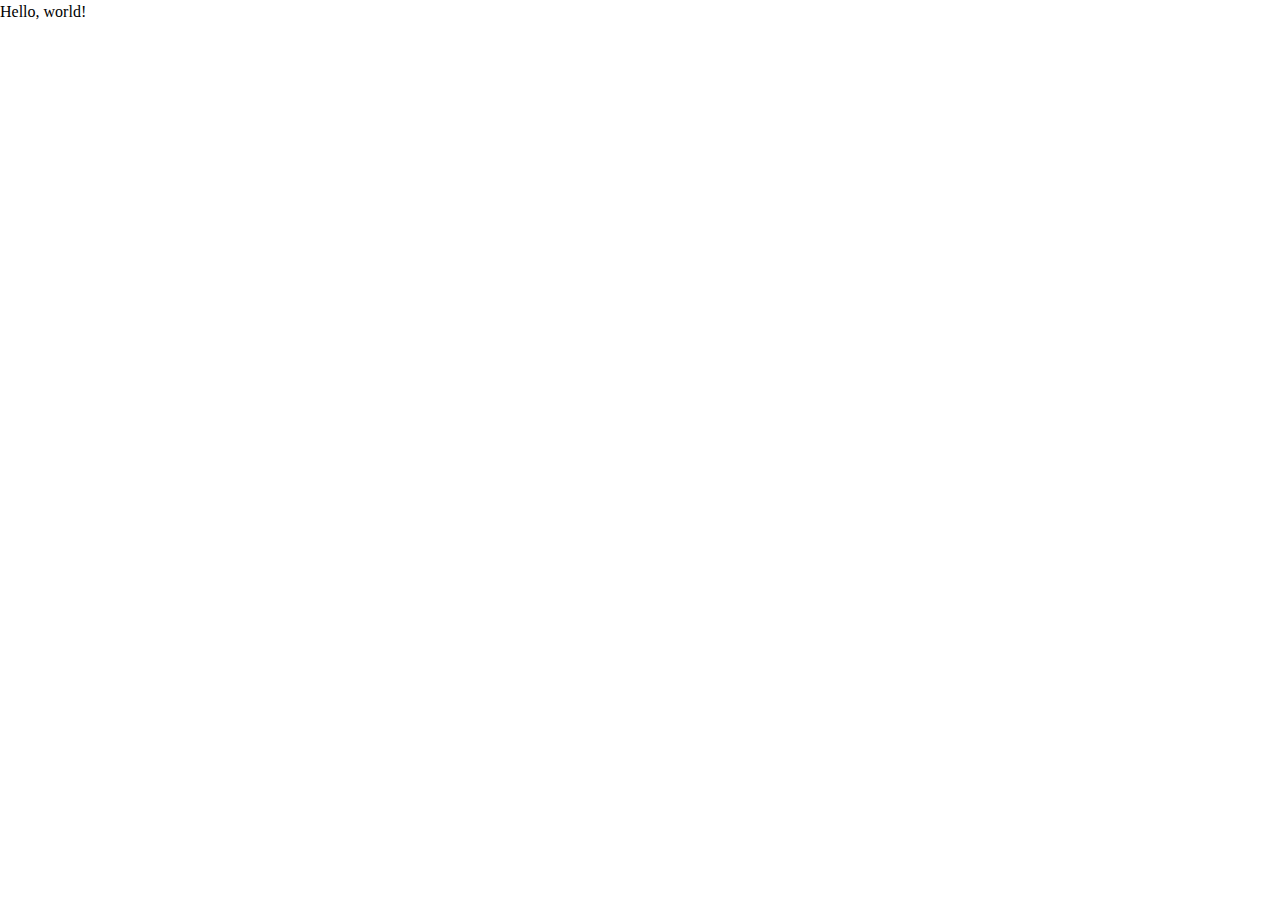
==== src/index.html @ 4ec3a319 "Initial commit" ====
<!DOCTYPE html>
<html lang="en">
  <head>
    <meta charset="UTF-8" />
    <meta http-equiv="X-UA-Compatible" content="IE=edge" />
    <meta name="viewport" content="width=device-width, initial-scale=1.0" />
    <link rel="stylesheet" href="./css/reset.css" />
    <link rel="stylesheet" href="./css/main.css" />
    <script src="./js/main.js" defer></script>
    <title>Document</title>
  </head>
  <body>
    Hello, world!
  </body>
</html>
---- src/css/main.css ----
/* Decent Defaults */

img,
video {
  width: 100%;
  height: auto;
}
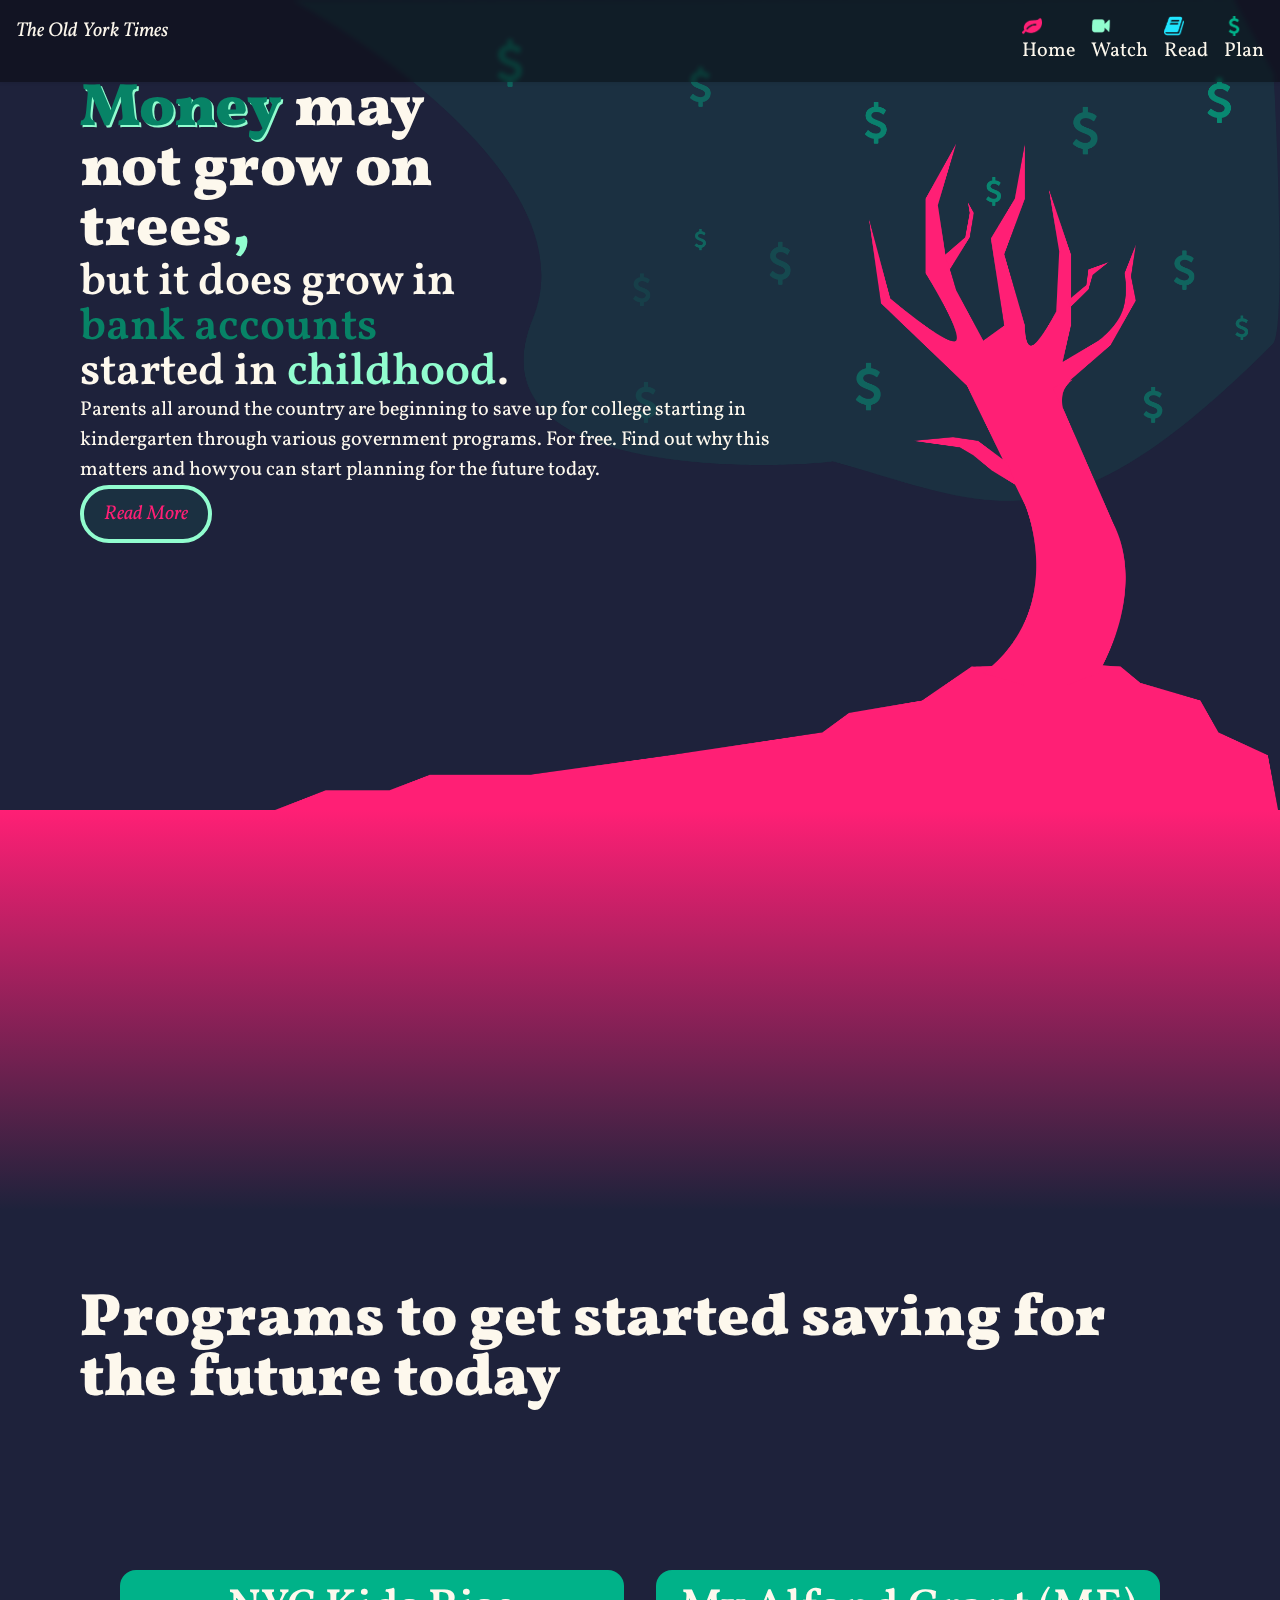
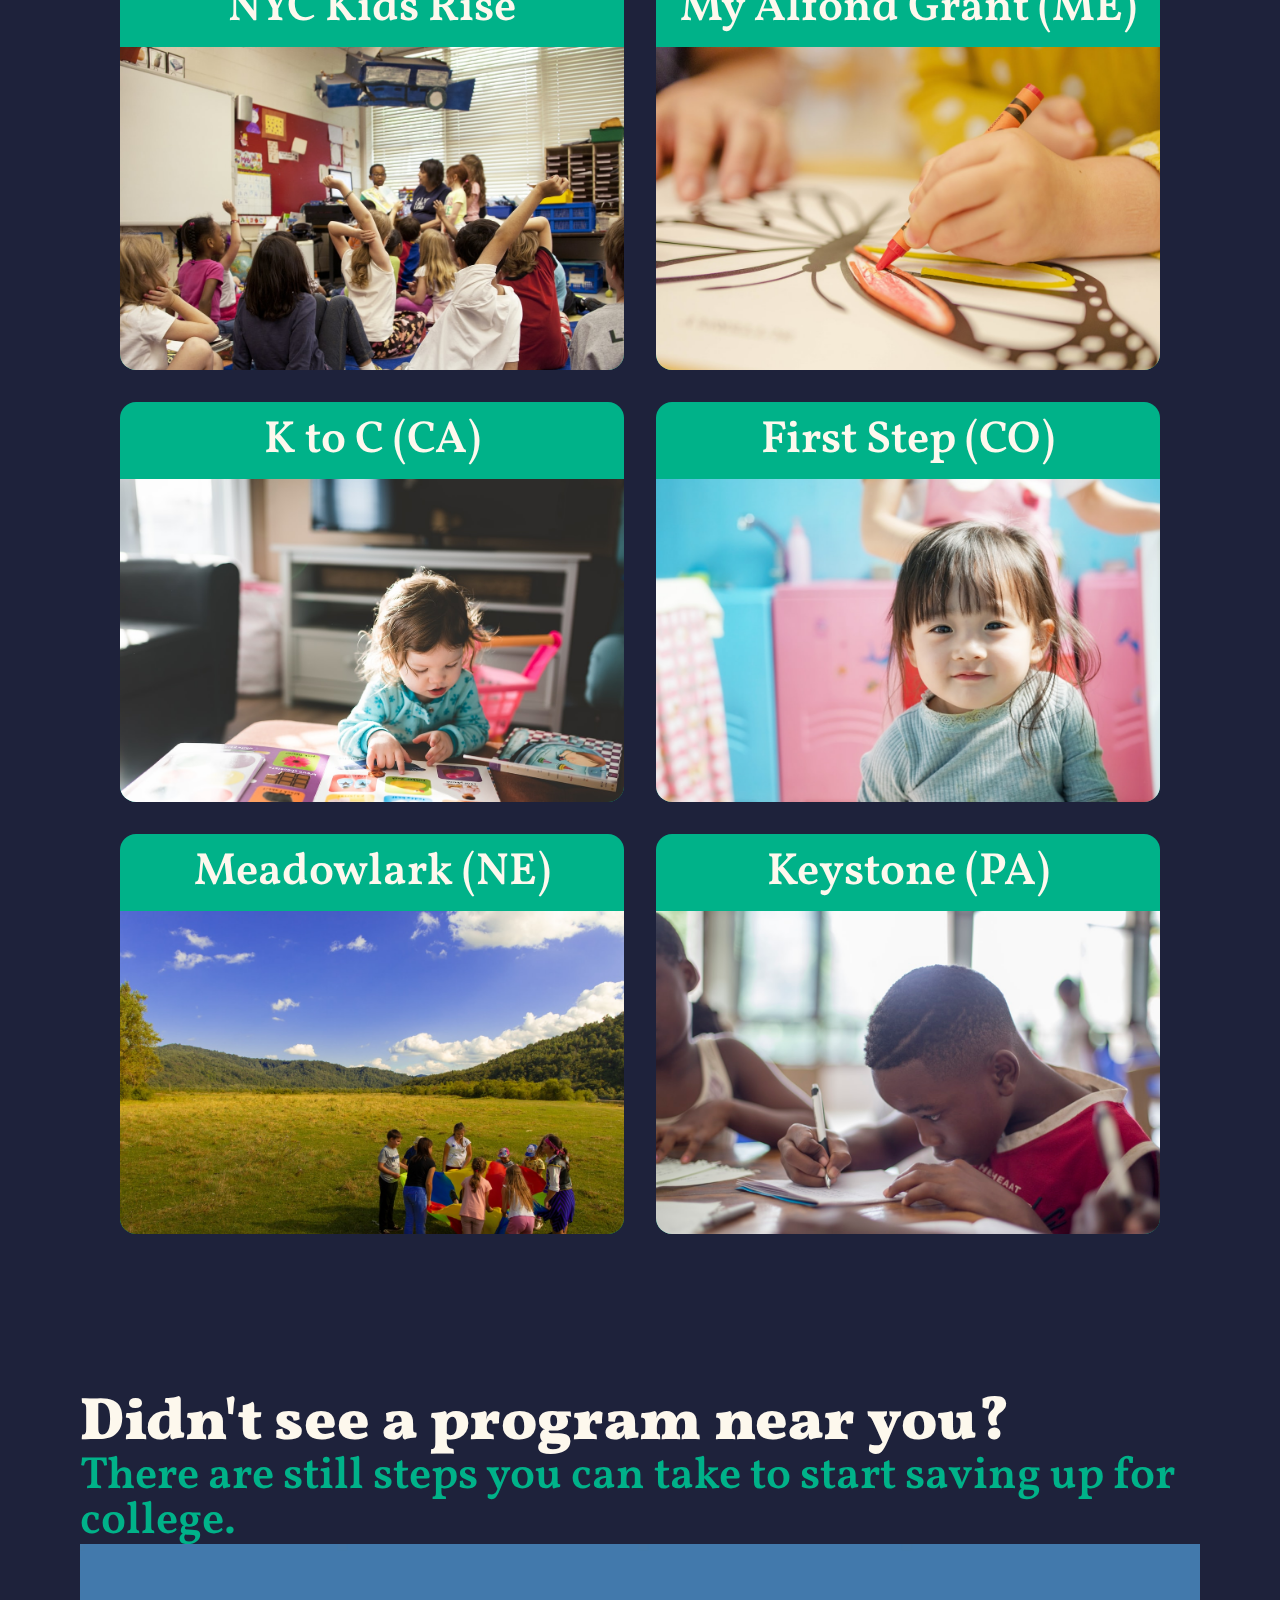
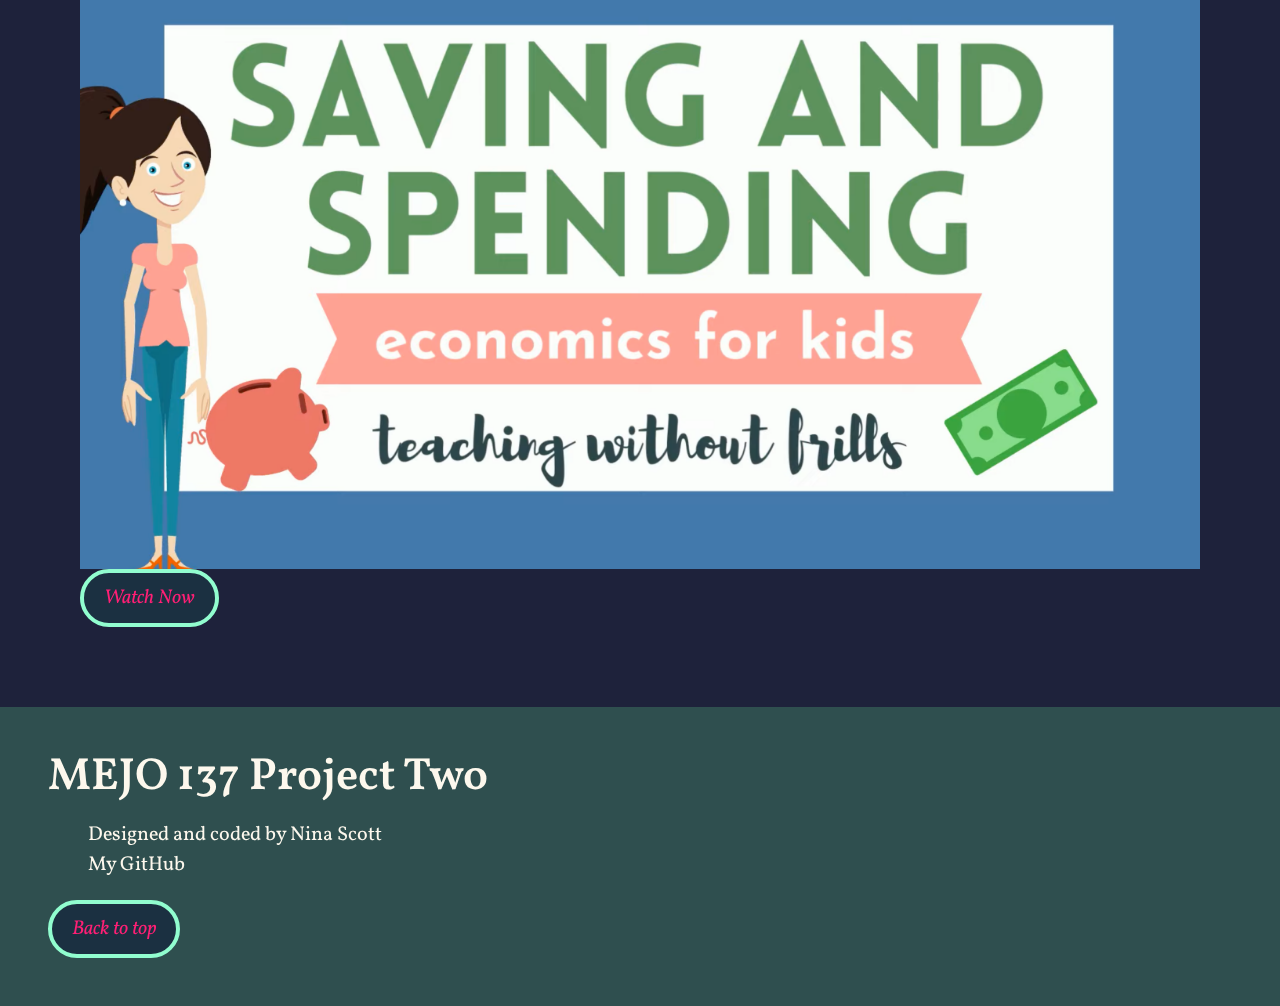
==== commit d5baa2d8: "Final Commit" ====
--- a/src/index.html
+++ b/src/index.html
@@ -7,9 +7,218 @@
     <link rel="stylesheet" href="./css/reset.css" />
     <link rel="stylesheet" href="./css/main.css" />
     <script src="./js/main.js" defer></script>
-    <title>Document</title>
+    <link rel="preconnect" href="https://fonts.googleapis.com" />
+    <link rel="preconnect" href="https://fonts.gstatic.com" crossorigin />
+    <link
+      href="https://fonts.googleapis.com/css2?family=Vollkorn:ital,wght@0,400;0,700;0,900;1,700&display=swap"
+      rel="stylesheet"
+    />
+    <title>Home</title>
   </head>
+  <header>
+    <nav class="navbar">
+      <button>
+        <svg
+          xmlns="http://www.w3.org/2000/svg"
+          width="24"
+          height="24"
+          viewBox="0 0 24 24"
+          fill="none"
+          stroke="currentColor"
+          stroke-width="2"
+          stroke-linecap="round"
+          stroke-linejoin="round"
+          class="feather feather-menu"
+        >
+          <line x1="3" y1="12" x2="21" y2="12"></line>
+          <line x1="3" y1="6" x2="21" y2="6"></line>
+          <line x1="3" y1="18" x2="21" y2="18"></line>
+        </svg>
+      </button>
+      <span class="nytlogo"> The Old York Times </span>
+      <ul>
+        <li class="hbutton">
+          <a href="./index.html">
+            <img
+              src="Assets/pink_home_logo_leaf.png"
+              alt="pink leaf icon"
+              height="41"
+              width="41"
+            />
+            Home
+          </a>
+        </li>
+        <li class="wbutton">
+          <a href="./1.html">
+            <img
+              src="Assets/green_video_watch_logo.png"
+              alt="camera icon"
+              height="48"
+              width="48"
+            />
+            Watch</a
+          >
+        </li>
+        <li class="rbutton">
+          <a href="./2.html">
+            <img
+              src="Assets/book_blue_read_logo.png"
+              alt="blue book icon"
+              height="41"
+              width="41"
+            />
+            Read</a
+          >
+        </li>
+        <li class="pbutton">
+          <a href="./3.html">
+            <img
+              src="Assets/green_dollar_plan_logo.png"
+              alt="green dollar sign icon"
+              height="41"
+              width="41"
+            />
+            Plan</a
+          >
+        </li>
+      </ul>
+    </nav>
+  </header>
   <body>
-    Hello, world!
+    <section class="moneytree">
+      <div>
+        <h1>
+          <span class="specialintro">Money</span> may not grow on trees<span
+            >,</span
+          >
+        </h1>
+        <h3>
+          but it does grow in
+          <span>bank accounts</span>
+          started in <span>childhood</span>.
+        </h3>
+        <p>
+          Parents all around the country are beginning to save up for college
+          starting in kindergarten through various government programs. For
+          free. Find out why this matters and how you can start planning for the
+          future today.
+        </p>
+        <button>
+          <a href="2.html">
+            <span>Read More</span>
+          </a>
+        </button>
+      </div>
+    </section>
+
+    <div class="gradient"></div>
+
+    <section class="cardstitle">
+      <h1>Programs to get started saving for the future today</h1>
+    </section>
+
+    <section class="ProgramCards">
+      <div class="NYCCard">
+        <a href="3.html">
+          <h3>NYC Kids Rise</h3>
+        </a>
+        <a href="3.html">
+          <img
+            class="NYPicture"
+            src="./Assets/NYC Kids Unsplash.jpeg"
+            alt="Children sitting on carpet in classroom"
+            width="1472"
+            height="979"
+          />
+        </a>
+      </div>
+
+      <div class="MECard">
+        <h3>My Alfond Grant (ME)</h3>
+        <img
+          class="MEPicture"
+          src="./Assets/My Alfond Grant Unsplash.jpeg"
+          alt="Child coloring with crayons"
+          width="1470"
+          height="980"
+        />
+      </div>
+
+      <div class="CACard">
+        <h3>K to C (CA)</h3>
+        <img
+          class="CAPicture"
+          src="./Assets/K to C (CA) Unsplash.jpeg"
+          alt="Toddler reading a children's book"
+          width="1469"
+          height="981"
+        />
+      </div>
+
+      <div class="COCard">
+        <h3>First Step (CO)</h3>
+        <img
+          class="COPicture"
+          src="./Assets/First Step Unsplash.jpeg"
+          alt="toddler smiling"
+          width="1470"
+          height="980"
+        />
+      </div>
+
+      <div class="NECard">
+        <h3>Meadowlark (NE)</h3>
+        <img
+          class="NEPicture"
+          src="./Assets/Meadowlark Unsplash.jpeg"
+          alt="kids playing outside with a parachute"
+          width="1470"
+          height="980"
+        />
+      </div>
+
+      <div class="PACard">
+        <h3>Keystone (PA)</h3>
+        <img
+          class="PAPicture"
+          src="./Assets/Keystone (PA) Unsplash.jpeg"
+          alt="two children writing with pens"
+          width="1470"
+          height="980"
+        />
+      </div>
+    </section>
+
+    <section class="Watchdirect">
+      <h1>Didn't see a program near you?</h1>
+      <h3>
+        <span>
+          There are still steps you can take to start saving up for college.
+        </span>
+      </h3>
+      <a href="2.html">
+        <img
+          src="./Assets/Screen Shot 2021-10-30 at 4.40.04 PM.png"
+          alt="Video thumbnail that reads 'Saving and Spending. Economics for kids. Teaching without frills'"
+          height="2858"
+          width="1596"
+        />
+      </a>
+      <button>
+        <a href="./2.html"> Watch Now </a>
+      </button>
+    </section>
   </body>
+  <footer>
+    <h3>MEJO 137 Project Two</h3>
+    <ul>
+      <li>Designed and coded by Nina Scott</li>
+      <li>
+        <a href="https://github.com/NinaScot" target="_blank">My GitHub</a>
+      </li>
+    </ul>
+    <button>
+      <a href="1.html">Back to top</a>
+    </button>
+  </footer>
 </html>
--- a/src/css/main.css
+++ b/src/css/main.css
@@ -1,7 +1,631 @@
 /* Decent Defaults */
 
-img,
-video {
+/* variables */
+:root {
+  --blue-black: #1e223b;
+  --cream-white: #fdf8ed;
+  --bright-green: #91fdcf;
+  --money-green: #00b289;
+  --dark-green: #078366;
+  --electic-blue: #1fe5ff;
+  --bright-pink: #ff1f75;
+
+  --font: Vollkorn;
+  --font-style-italic: italic;
+  --font-style-normal: normal;
+  --font-weight-black: 900px;
+  --font-weight-bold: bold;
+  --font-weight-normal: normal;
+
+  --Mobile-h1-size-and-Desktop-quote-size: 40px;
+  --Mobile-h2-size: 35px;
+  --Mobile-h3-size: 25px;
+  --Mobile-body-size: 15px;
+  --Mobile-quote-txt-size: 18px;
+
+  --Desktop-h1-size: 60px;
+  --Desktop-h2-size: 50px;
+  --Desktop-h3-size: 45px;
+  --Desktop-navbar-size: 48px;
+  --Desktop-body-size: 20px;
+
+  --unnamed-character-spacing-0: 0px;
+  --unnamed-line-spacing-25: 25px;
+  --unnamed-line-spacing-30: 30px;
+  --unnamed-line-spacing-40: 40px;
+  --unnamed-line-spacing-50: 50px;
+  --unnamed-line-spacing-56: 56px;
+  --unnamed-line-spacing-67: 67px;
+  --unnamed-line-spacing-75: 75px;
+  --unnamed-line-spacing-95: 95px;
+}
+
+/* Character Styles 
+.mobile-h1 {
+  font-family: var(--font);
+  font-style: var(--font-style-normal);
+  font-weight: var(--font-weight-black);
+  font-size: var(--Mobile-h1-size-and-Desktop-quote-size);
+  line-height: var(--unnamed-line-spacing-50);
+  letter-spacing: var(--unnamed-character-spacing-0);
+  color: var(--cream-white);
+  }
+  .mobile-h2 {
+  font-family: var(--font);
+  font-style: var(--font-style-normal);
+  font-weight: var(--font-weight-bold);
+  font-size: var(--Mobile-h2-size);
+  line-height: var(--unnamed-line-spacing-40);
+  letter-spacing: var(--unnamed-character-spacing-0);
+  color: var(--bright-green);
+  }
+  .mobile-h2 {
+  font-family: var(--font);
+  font-style: var(--font-style-normal);
+  font-weight: var(--font-weight-bold);
+  font-size: var(--Mobile-h2-size);
+  line-height: var(--unnamed-line-spacing-40);
+  letter-spacing: var(--unnamed-character-spacing-0);
+  color: var(--dark-green);
+  }
+  .mobile-h3 {
+  font-family: var(--font);
+  font-style: var(--font-style-normal);
+  font-weight: var(--font-weight-bold);
+  font-size: var(--Mobile-h3-size);
+  line-height: var(--unnamed-line-spacing-30);
+  letter-spacing: var(--unnamed-character-spacing-0);
+  color: var(--cream-white);
+  }
+  .mobile-body-text {
+  font-family: var(--font);
+  font-style: var(--font-style-normal);
+  font-weight: var(--font-weight-normal);
+  font-size: var( --Mobile-body-size);
+  line-height: var(--unnamed-line-spacing-25);
+  letter-spacing: var(--unnamed-character-spacing-0);
+  color: var(--cream-white);
+  }
+  .mobile-body-text {
+  font-family: var(--font);
+  font-style: var(--font-style-normal);
+  font-weight: var(--font-weight-normal);
+  font-size: var( --Mobile-body-size);
+  line-height: var(--unnamed-line-spacing-25);
+  letter-spacing: var(--unnamed-character-spacing-0);
+  color: var(--blue-black);
+  }
+  .mobile-quote-text {
+  font-family: var(--font);
+  font-style: var(--font-style-italic);
+  font-weight: var(--font-weight-bold);
+  font-size: var( --Mobile-quote-txt-size);
+  line-height: var(--unnamed-line-spacing-25);
+  letter-spacing: var(--unnamed-character-spacing-0);
+  color: var(--bright-pink);
+  }
+  .desktop-h1 {
+  font-family: var(--font);
+  font-style: var(--font-style-normal);
+  font-weight: var(--font-weight-black);
+  font-size: var(  --Desktop-h1-size);
+  line-height: var(--unnamed-line-spacing-95);
+  letter-spacing: var(--unnamed-character-spacing-0);
+  color: var(--cream-white);
+  }
+  .desktop-h2 {
+  font-family: var(--font);
+  font-style: var(--font-style-normal);
+  font-weight: var(--font-weight-bold);
+  font-size: var( --Desktop-h2-size);
+  line-height: var(--unnamed-line-spacing-75);
+  letter-spacing: var(--unnamed-character-spacing-0);
+  color: var(--dark-green);
+  }
+  .desktop-h2 {
+  font-family: var(--font);
+  font-style: var(--font-style-normal);
+  font-weight: var(--font-weight-bold);
+  font-size: var( --Desktop-h2-size);
+  line-height: var(--unnamed-line-spacing-75);
+  letter-spacing: var(--unnamed-character-spacing-0);
+  color: var(--bright-green);
+  }
+  .desktop-h3 {
+  font-family: var(--font);
+  font-style: var(--font-style-normal);
+  font-weight: var(--font-weight-bold);
+  font-size: var(--Desktop-h3-size);
+  line-height: var(--unnamed-line-spacing-75);
+  letter-spacing: var(--unnamed-character-spacing-0);
+  color: var(--cream-white);
+  }
+  .desktop-body-text {
+  font-family: var(--font);
+  font-style: var(--font-style-normal);
+  font-weight: var(--font-weight-normal);
+  font-size: var(--Desktop-body-size);
+  line-height: var(--unnamed-line-spacing-40);
+  letter-spacing: var(--unnamed-character-spacing-0);
+  color: var(--cream-white);
+  }
+  .desktop-body-text {
+  font-family: var(--font);
+  font-style: var(--font-style-normal);
+  font-weight: var(--font-weight-normal);
+  font-size: var(--Desktop-body-size);
+  line-height: var(--unnamed-line-spacing-40);
+  letter-spacing: var(--unnamed-character-spacing-0);
+  color: var(--blue-black);
+  }
+  .desktop-navbar-font {
+  font-family: var(--font);
+  font-style: var(--font-style-normal);
+  font-weight: var(--font-weight-normal);
+  font-size: var(--Desktop-navbar-size);
+  line-height: var(--unnamed-line-spacing-67);
+  letter-spacing: var(--unnamed-character-spacing-0);
+  color: var(--cream-white);
+  }
+  .desktop-quote-text {
+  font-family: var(--font);
+  font-style: var(--font-style-italic);
+  font-weight: var(--font-weight-bold);
+  font-size: var(--Mobile-h1-size-and-Desktop-quote-size);
+  line-height: var(--unnamed-line-spacing-56);
+  letter-spacing: var(--unnamed-character-spacing-0);
+  color: var(--bright-pink);
+*/
+
+h1 {
+  font-family: var(--font);
+  font-style: var(--font-style-normal);
+  font-weight: 900;
+  color: var(--cream-white);
+}
+h2 {
+  font-weight: 500;
+  font-family: var(--font);
+  font-style: var(--font-style-normal);
+}
+h3 {
+  font-family: var(--font);
+  font-style: var(--font-style-normal);
+  font-weight: 600;
+  color: var(--cream-white);
+}
+
+body {
+  font-family: var(--font);
+  font-style: var(--font-style-normal);
+  color: var(--cream-white);
+  font-weight: 400;
+  background-color: var(--blue-black);
+  margin: 0;
+}
+h4 {
+  font-family: var(--font);
+  font-style: var(--font-style-italic);
+  font-weight: 600;
+  color: var(--bright-pink);
+}
+nav {
+  background-color: var(--blue-black) opacity(50%);
   width: 100%;
+}
+nav.navbar {
+  display: flex;
+  align-items: center;
+  padding: 1rem;
+  position: fixed;
+  box-shadow: 0 0 0.25rem 0 rgba(0, 0, 0, 0.15);
+  min-height: 2.25rem;
+  backdrop-filter: blur(2px) brightness(60%);
+  justify-content: flex-end;
+}
+.navbar ul {
+  list-style-type: none;
+  padding: 0;
+  margin: 0;
+}
+nav img {
+  max-width: 20px;
+  max-height: 20px;
+}
+.nytlogo {
+  font-style: var(--font-style-italic);
+  font-weight: 400;
+  position: fixed;
+  top: 0;
+  left: 0;
+  display: flex;
+  padding: 1rem;
+}
+.navbar button {
+  margin: 0;
+  padding: 0;
+  background: none;
+  border: none;
+  display: flex;
+}
+.specialintro {
+  text-shadow: 2px 2px var(--bright-green);
+}
+/* buttons */
+button {
+  text-align: center;
+  text-decoration: none;
+  display: inline-block;
+  border: 0.25rem solid var(--bright-green);
+  background: #1b3041 0% 0% no-repeat padding-box;
+  border-radius: 53px;
+  opacity: 1;
+  padding: 0.5em 1em;
+}
+Button a {
+  color: var(--bright-pink);
+  font-style: var(--font-style-italic);
+}
+button a:hover {
+  color: var(--cream-white);
+}
+/* links */
+a {
+  color: var(--cream-white);
+  font: var(--font);
+  text-decoration: none;
+}
+
+/* mouse over link */
+a:hover {
+  color: var(--bright-green);
+}
+
+/* selected link */
+a:active {
+  color: var(--blue-black);
+}
+.moneytree {
+  padding: 5rem;
+}
+
+.moneytree div {
+  max-width: 700px;
+}
+.moneytree h1 {
+  max-width: 400px;
+}
+.moneytree h1 span {
+  color: var(--dark-green);
+}
+.moneytree h3 span:first-child {
+  color: var(--dark-green);
+}
+.moneytree span:nth-of-type(2) {
+  color: var(--bright-green);
+}
+.moneytree h3 {
+  max-width: 450px;
+}
+.ProgramCards {
+  padding: 5rem;
+}
+
+.cardstitle {
+  padding: 5rem;
+}
+
+.ProgramCards h3 {
+  margin: 1rem;
+}
+
+div.NYCCard {
+  text-align: center;
+  border-radius: 1rem;
+  background-color: var(--money-green);
+  overflow: hidden;
+  max-height: 400px;
+}
+div.NYCCard:hover {
+  transform: scale(1.15);
+}
+div.NYCCard:active {
+  transform: scale(50%);
+}
+.NYPicture {
+  width: 100%;
+  height: 100%;
+  object-fit: cover;
+}
+div.MECard {
+  text-align: center;
+  border-radius: 1rem;
+  background-color: var(--money-green);
+  overflow: hidden;
+  max-height: 400px;
+}
+.MEPicture {
+  width: 100%;
+  height: 100%;
+  object-fit: cover;
+}
+div.CACard {
+  text-align: center;
+  border-radius: 1rem;
+  background-color: var(--money-green);
+  overflow: hidden;
+  max-height: 400px;
+}
+.CAPicture {
+  width: 100%;
+  height: 100%;
+  object-fit: cover;
+}
+div.COCard {
+  text-align: center;
+  border-radius: 1rem;
+  background-color: var(--money-green);
+  overflow: hidden;
+  max-height: 400px;
+}
+.COPicture {
+  width: 100%;
+  height: 100%;
+  object-fit: cover;
+}
+div.NECard {
+  text-align: center;
+  border-radius: 1rem;
+  background-color: var(--money-green);
+  overflow: hidden;
+  max-height: 400px;
+}
+.NEPicture {
+  width: 100%;
+  height: 100%;
+  object-fit: cover;
+}
+div.PACard {
+  text-align: center;
+  border-radius: 1rem;
+  background-color: var(--money-green);
+  overflow: hidden;
+  max-height: 400px;
+}
+.PAPicture {
+  width: 100%;
+  height: 100%;
+  object-fit: cover;
+}
+
+.Watchdirect {
+  padding: 5rem;
+}
+.Watchdirect span {
+  color: var(--money-green);
+}
+
+.Watchdirect img {
+  width: auto;
   height: auto;
 }
+.Watchdirect img:hover {
+  width: auto;
+  height: auto;
+  filter: brightness(30%);
+}
+footer {
+  background-color: darkslategrey;
+  padding: 3rem;
+}
+footer ul {
+  display: flex;
+  flex-direction: column;
+  justify-content: space-between;
+  list-style: none;
+}
+.videocard {
+  padding: 5rem;
+}
+
+.videocard iframe {
+  height: auto;
+  width: auto;
+  min-height: 300px;
+  min-width: 400px;
+}
+.WatchTitle {
+  padding: 5rem;
+}
+.Author {
+  padding: 1rem;
+  display: flex;
+  flex-direction: row;
+}
+Article img {
+  height: auto;
+}
+Article p {
+  max-width: 700px;
+  margin-left: auto;
+  margin-right: auto;
+}
+.childrenreading {
+  height: auto;
+  min-width: 200px;
+}
+.question {
+  display: flex;
+  flex-direction: row;
+  padding: 1rem;
+  background-color: var(--blue-black);
+  border-radius: 5rem;
+}
+.planpage {
+  background-color: var(--money-green);
+}
+.NYCButton {
+  display: flex;
+  flex-direction: row;
+  column-gap: 2rem;
+}
+.NYPicturePlan {
+  height: auto;
+}
+/* Mobile Only */
+@media (max-width: 39.9375em) {
+  h1 {
+    font-size: var(--Mobile-h1-size-and-Desktop-quote-size);
+    line-height: var(--unnamed-line-spacing-50);
+    letter-spacing: var(--unnamed-character-spacing-0);
+  }
+  h2 {
+    font-size: var(--Mobile-h2-size);
+    line-height: var(--unnamed-line-spacing-40);
+    letter-spacing: var(--unnamed-character-spacing-0);
+  }
+  h3 {
+    font-size: var(--Mobile-h3-size);
+    line-height: var(--unnamed-line-spacing-30);
+    letter-spacing: var(--unnamed-character-spacing-0);
+  }
+  body {
+    font-size: var(--Mobile-body-size);
+    line-height: var(--unnamed-line-spacing-25);
+    letter-spacing: var(--unnamed-character-spacing-0);
+  }
+  h4 {
+    font-size: var(--Mobile-quote-txt-size);
+    line-height: var(--unnamed-line-spacing-25);
+    letter-spacing: var(--unnamed-character-spacing-0);
+  }
+  .navbar {
+    display: flex;
+    flex-direction: row-reverse;
+  }
+
+  .navbar ul {
+    display: none;
+    background: #efefef;
+    padding: 1rem;
+    flex-direction: column;
+    gap: 0.75rem;
+    width: 100%;
+    position: absolute;
+    top: 100%;
+    left: 0;
+  }
+  .navbar ul.active {
+    display: flex;
+    background-color: var(--dark-green);
+  }
+
+  svg {
+    color: var(--bright-pink);
+    display: flex;
+    position: fixed;
+    right: 0;
+    top: 0;
+  }
+  svg:hover {
+    color: var(--electic-blue);
+  }
+
+  svg:active {
+    color: var(--bright-green);
+  }
+  .nytlogo {
+    padding: 0.25rem;
+  }
+  .moneytree {
+    max-width: 450px;
+  }
+  .moneytree h1 {
+    max-width: 600px;
+  }
+  .moneytree h3 {
+    max-width: 250px;
+  }
+  .videocard {
+    padding: 5rem;
+  }
+}
+article {
+  padding: 5rem;
+}
+
+@media (min-width: 45em) {
+  .moneytree {
+    min-height: 90vh;
+    background-image: url("../Assets/money_tree_final_graphic.png");
+    background-size: contain;
+    background-repeat: no-repeat;
+    background-position: bottom right;
+  }
+  .gradient {
+    background: linear-gradient(var(--bright-pink), var(--blue-black));
+    height: 400px;
+    width: 100%;
+  }
+}
+
+/* desktop only */
+@media (min-width: 40em) {
+  h1 {
+    font-size: var(--Desktop-h1-size);
+    line-height: 1em;
+    letter-spacing: var(--unnamed-character-spacing-0);
+  }
+  h2 {
+    font-size: var(--Desktop-h2-size);
+    line-height: 1em;
+    letter-spacing: var(--unnamed-character-spacing-0);
+  }
+  h3 {
+    font-size: var(--Desktop-h3-size);
+    line-height: 1em;
+    letter-spacing: var(--unnamed-character-spacing-0);
+  }
+  body {
+    font-size: var(--Desktop-body-size);
+  }
+  h4 {
+    font-size: 35px;
+    line-height: 45px;
+    letter-spacing: var(--unnamed-character-spacing-0);
+  }
+  .navbar button {
+    display: none;
+  }
+  .navbar ul {
+    display: flex;
+    gap: 1rem;
+  }
+  section.ProgramCards {
+    display: grid;
+    grid-template-columns: 1fr 1fr;
+    grid-template-rows: 1fr 1fr 1fr;
+    padding: 5rem;
+    gap: 2rem;
+    max-width: 1200px;
+    margin: 0 auto;
+  }
+}
+/*watch page */
+@media (min-width: 60em) {
+  .videocard {
+    padding: 5rem;
+    display: grid;
+    grid-template-columns: 1fr 1fr;
+    flex-direction: row;
+  }
+  .videocard p {
+    padding: 1rem;
+    grid-column-start: 2;
+    grid-column-end: 3;
+  }
+  .videocard iframe {
+    grid-column-start: 1;
+    grid-column-end: 2;
+  }
+}
